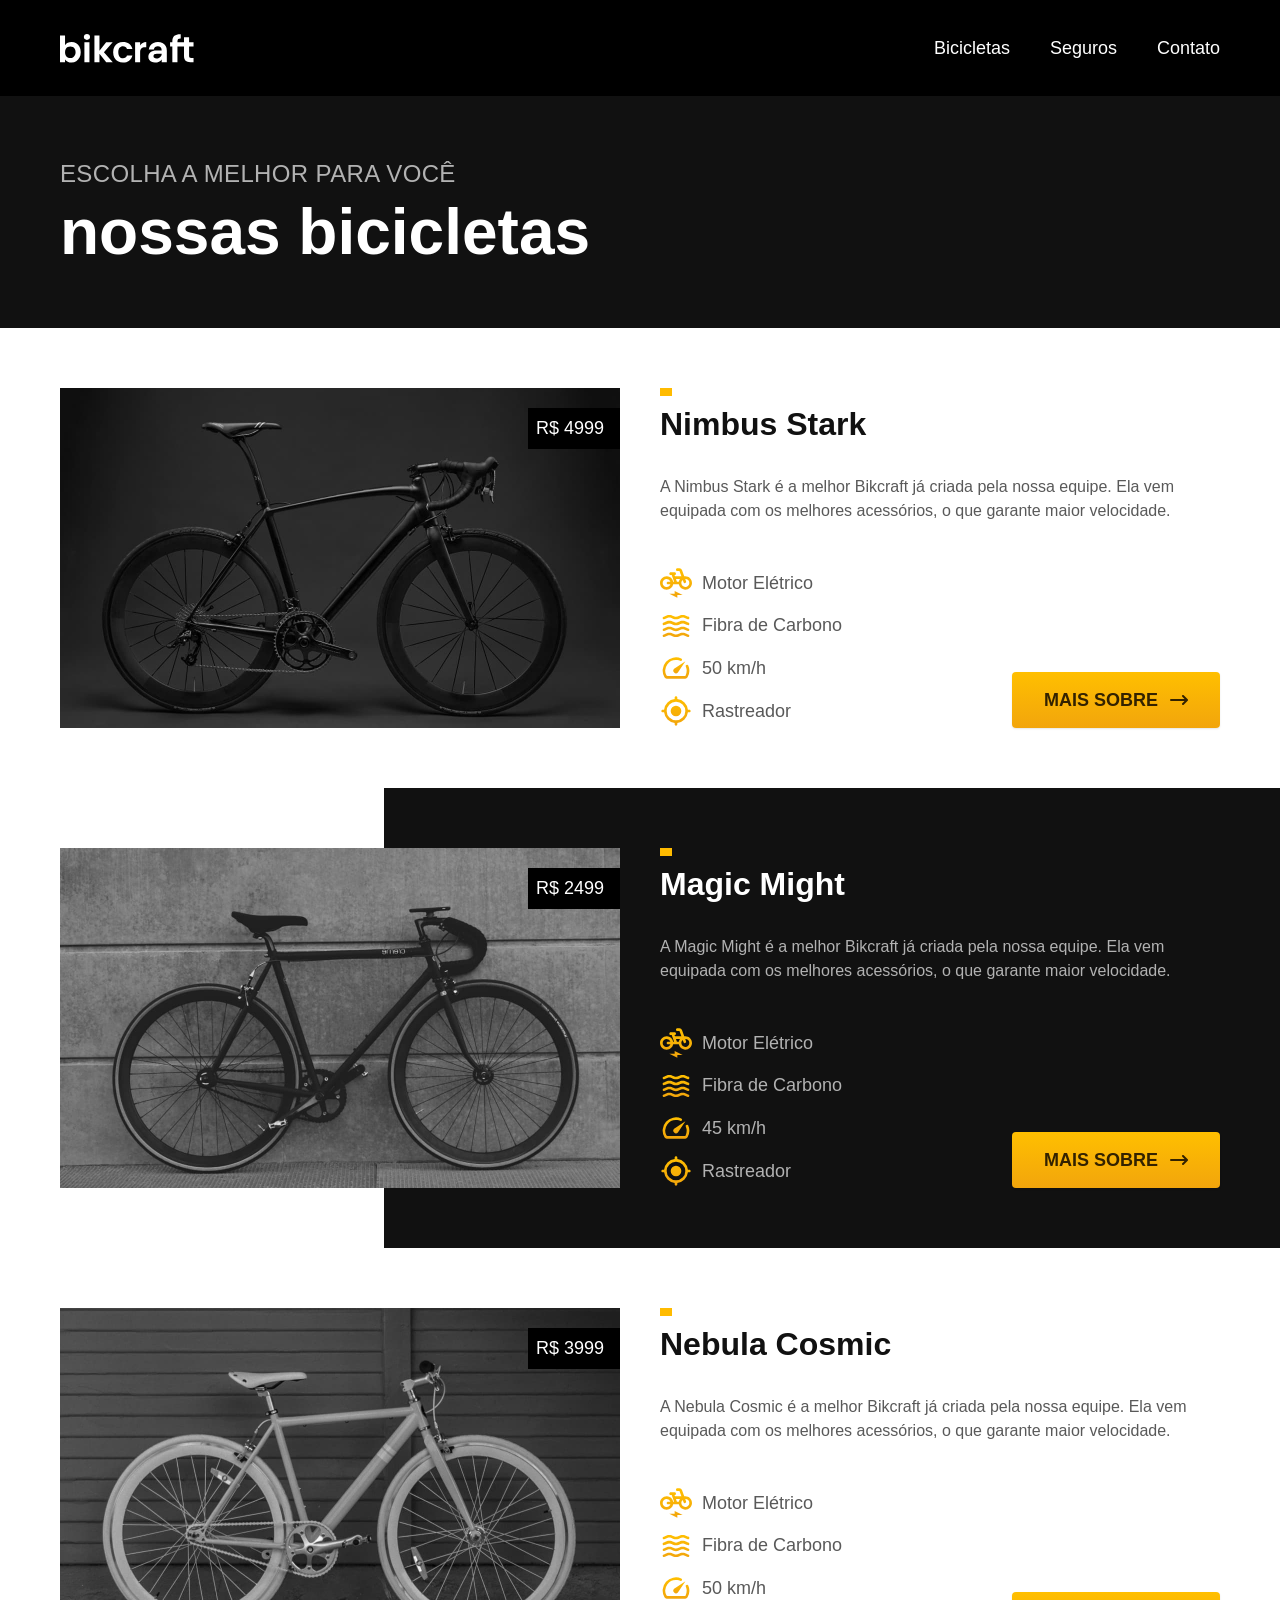
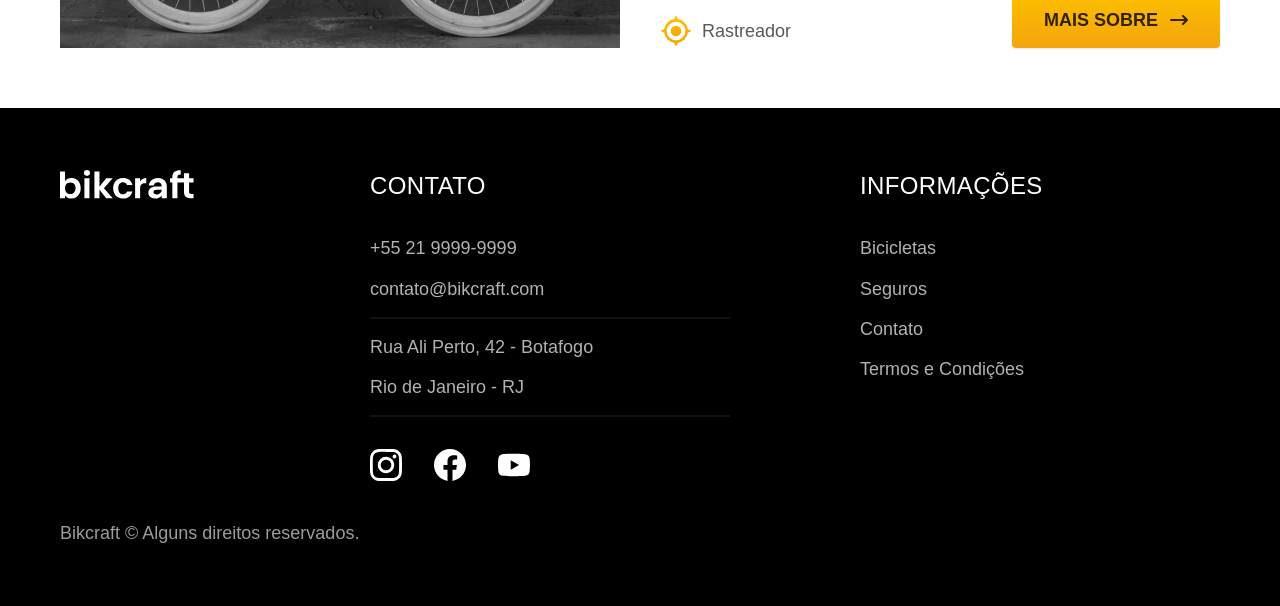
==== pages/bicicletas.html @ d9e73f6b "page bicicletas concluida" ====
<!doctype html>
<html lang="pt-br">
  <head>
    <meta charset="UTF-8" />
    <meta name="viewport" content="width=device-width, initial-scale=1.0" />
    <meta name="description" content="Termos e Condições" />
    <link
      rel="icon"
      href="data:image/svg+xml,<svg xmlns=%22http://www.w3.org/2000/svg%22 viewBox=%220 0 100 100%22><text y=%22.9em%22 font-size=%2290%22>🚲</text></svg>"
    />
    <link rel="preconnect" href="https://fonts.googleapis.com" />
    <link rel="preconnect" href="https://fonts.gstatic.com" crossorigin />
    <link rel="stylesheet" href="/assets/css/style.css" />
    <title>Termos e Condições | Bikcraft</title>
  </head>
  <body>
    <header class="header-bg">
      <div class="header-container container">
        <a href="../index.html"
          ><img src="/assets/img/bikcraft.svg" alt="logo"
        /></a>
        <nav aria-label="primaria" class="header-menu">
          <ul class="texto-menu cor-0">
            <li><a href="/pages/bicicletas.html">Bicicletas</a></li>
            <li><a href="/">Seguros</a></li>
            <li><a href="/">Contato</a></li>
          </ul>
        </nav>
      </div>
    </header>
    <div class="titulo-bg">
      <div class="titulo container">
        <p class="texto-p-b cor-5">Escolha a melhor para você</p>
        <h1 class="titulo-h1 cor-0">nossas bicicletas</h1>
      </div>
    </div>
    <main>
      <div class="bicicletas container">
        <div class="bicicletas-imagem">
          <img
            src="/assets/img/bicicletas/nimbus.jpg"
            alt="bicicleta magic home"
          />
          <span class="span-m cor-0">R$ 4999</span>
        </div>

        <div class="bicicletas-conteudo">
          <h2 class="titulo-h3">Nimbus Stark</h2>
          <p class="font-2-s cor-8">
            A Nimbus Stark é a melhor Bikcraft já criada pela nossa equipe. Ela
            vem equipada com os melhores acessórios, o que garante maior
            velocidade.
          </p>
          <ul class="texto-menu cor-8">
            <li>
              <img src="/assets/img/icones/eletrica.svg" alt="" />
              Motor Elétrico
            </li>
            <li>
              <img src="/assets/img/icones//carbono.svg" alt="" />
              Fibra de Carbono
            </li>
            <li>
              <img src="/assets/img/icones/velocidade.svg" alt="" />
              50 km/h
            </li>
            <li>
              <img src="/assets/img/icones/rastreador.svg" alt="" />
              Rastreador
            </li>
          </ul>
          <a class="botao seta" href="">Mais Sobre</a>
        </div>
      </div>
      <div class="bicicletas-bg">
        <div class="bicicletas container">
          <div class="bicicletas-imagem">
            <img
              src="/assets/img/bicicletas/magic.jpg"
              alt="bicicleta Magic Might"
            />
            <span class="span-m cor-0">R$ 2499</span>
          </div>

          <div class="bicicletas-conteudo">
            <h2 class="titulo-h3">Magic Might</h2>
            <p class="font-2-s cor-5">
              A Magic Might é a melhor Bikcraft já criada pela nossa equipe. Ela
              vem equipada com os melhores acessórios, o que garante maior
              velocidade.
            </p>
            <ul class="texto-menu cor-5">
              <li>
                <img src="/assets/img/icones/eletrica.svg" alt="" />
                Motor Elétrico
              </li>
              <li>
                <img src="/assets/img/icones//carbono.svg" alt="" />
                Fibra de Carbono
              </li>
              <li>
                <img src="/assets/img/icones/velocidade.svg" alt="" />
                45 km/h
              </li>
              <li>
                <img src="/assets/img/icones/rastreador.svg" alt="" />
                Rastreador
              </li>
            </ul>
            <a class="botao seta" href="">Mais Sobre</a>
          </div>
        </div>
      </div>

      <div class="bicicletas container">
        <div class="bicicletas-imagem">
          <img
            src="/assets/img/bicicletas/nebula.jpg"
            alt="bicicleta magic home"
          />
          <span class="span-m cor-0">R$ 3999</span>
        </div>

        <div class="bicicletas-conteudo">
          <h2 class="titulo-h3">Nebula Cosmic</h2>
          <p class="font-2-s cor-8">
            A Nebula Cosmic é a melhor Bikcraft já criada pela nossa equipe. Ela
            vem equipada com os melhores acessórios, o que garante maior
            velocidade.
          </p>
          <ul class="texto-menu cor-8">
            <li>
              <img src="/assets/img/icones/eletrica.svg" alt="" />
              Motor Elétrico
            </li>
            <li>
              <img src="/assets/img/icones//carbono.svg" alt="" />
              Fibra de Carbono
            </li>
            <li>
              <img src="/assets/img/icones/velocidade.svg" alt="" />
              50 km/h
            </li>
            <li>
              <img src="/assets/img/icones/rastreador.svg" alt="" />
              Rastreador
            </li>
          </ul>
          <a class="botao seta" href="">Mais Sobre</a>
        </div>
      </div>
    </main>
    <footer class="footer-bg">
      <div class="footer container">
        <img src="/assets/img/bikcraft.svg" alt="logo" />
        <div class="footer-contato">
          <h3 class="texto-p-b cor-0">Contato</h3>
          <ul class="span-m cor-5">
            <li><a href="/index.html">+55 21 9999-9999</a></li>
            <li><a href="/index.html">contato@bikcraft.com</a></li>
            <li>Rua Ali Perto, 42 - Botafogo</li>
            <li>Rio de Janeiro - RJ</li>
          </ul>
          <div class="footer-redes">
            <a href="./">
              <img src="/assets/img/redes/instagram.svg" alt="Instagram" />
            </a>
            <a href="./">
              <img src="/assets/img/redes/facebook.svg" alt="Facebook" />
            </a>
            <a href="./">
              <img src="/assets/img/redes/youtube.svg" alt="Youtube" />
            </a>
          </div>
        </div>
        <div class="footer-informacoes">
          <h3 class="texto-p-b cor-0">Informações</h3>
          <ul class="span-m cor-5">
            <li>Bicicletas</li>
            <li>Seguros</li>
            <li>Contato</li>
            <li><a href="/pages/termos.html">Termos e Condições</a></li>
          </ul>
        </div>
        <p class="footer-copy span-m cor-6">
          Bikcraft © Alguns direitos reservados.
        </p>
      </div>
    </footer>
  </body>
</html>
---- assets/css/style.css ----
@import "/assets/css/global/global.css";
@import "/assets/css/utilidades/tipografia.css";
@import "/assets/css/utilidades/cores.css";

@import "/assets/css/global/header.css";
@import "/assets/css/global/footer.css";

/* Utilidades */
@import "/assets/css/utilidades/componentes.css";

/* Home */
@import "/assets/css/home/introducao.css";
@import "/assets/css/home/tecnologia.css";
@import "/assets/css/home/parceiros.css";
@import "/assets/css/home/depoimentos.css";

/* termos */
@import "/assets/css/termos/termos.css";

/* bicicletas */
@import "/assets/css/bicicletas/bicicletas-lista.css";
@import "/assets/css/bicicletas/bicicletas.css";

/* Seguros */
@import "/assets/css/seguros/seguros.css";

* {
  margin: 0;
  padding: 0;
  list-style-type: none;
  font-family: "poppins", sans-serif;
  text-decoration: none;
}
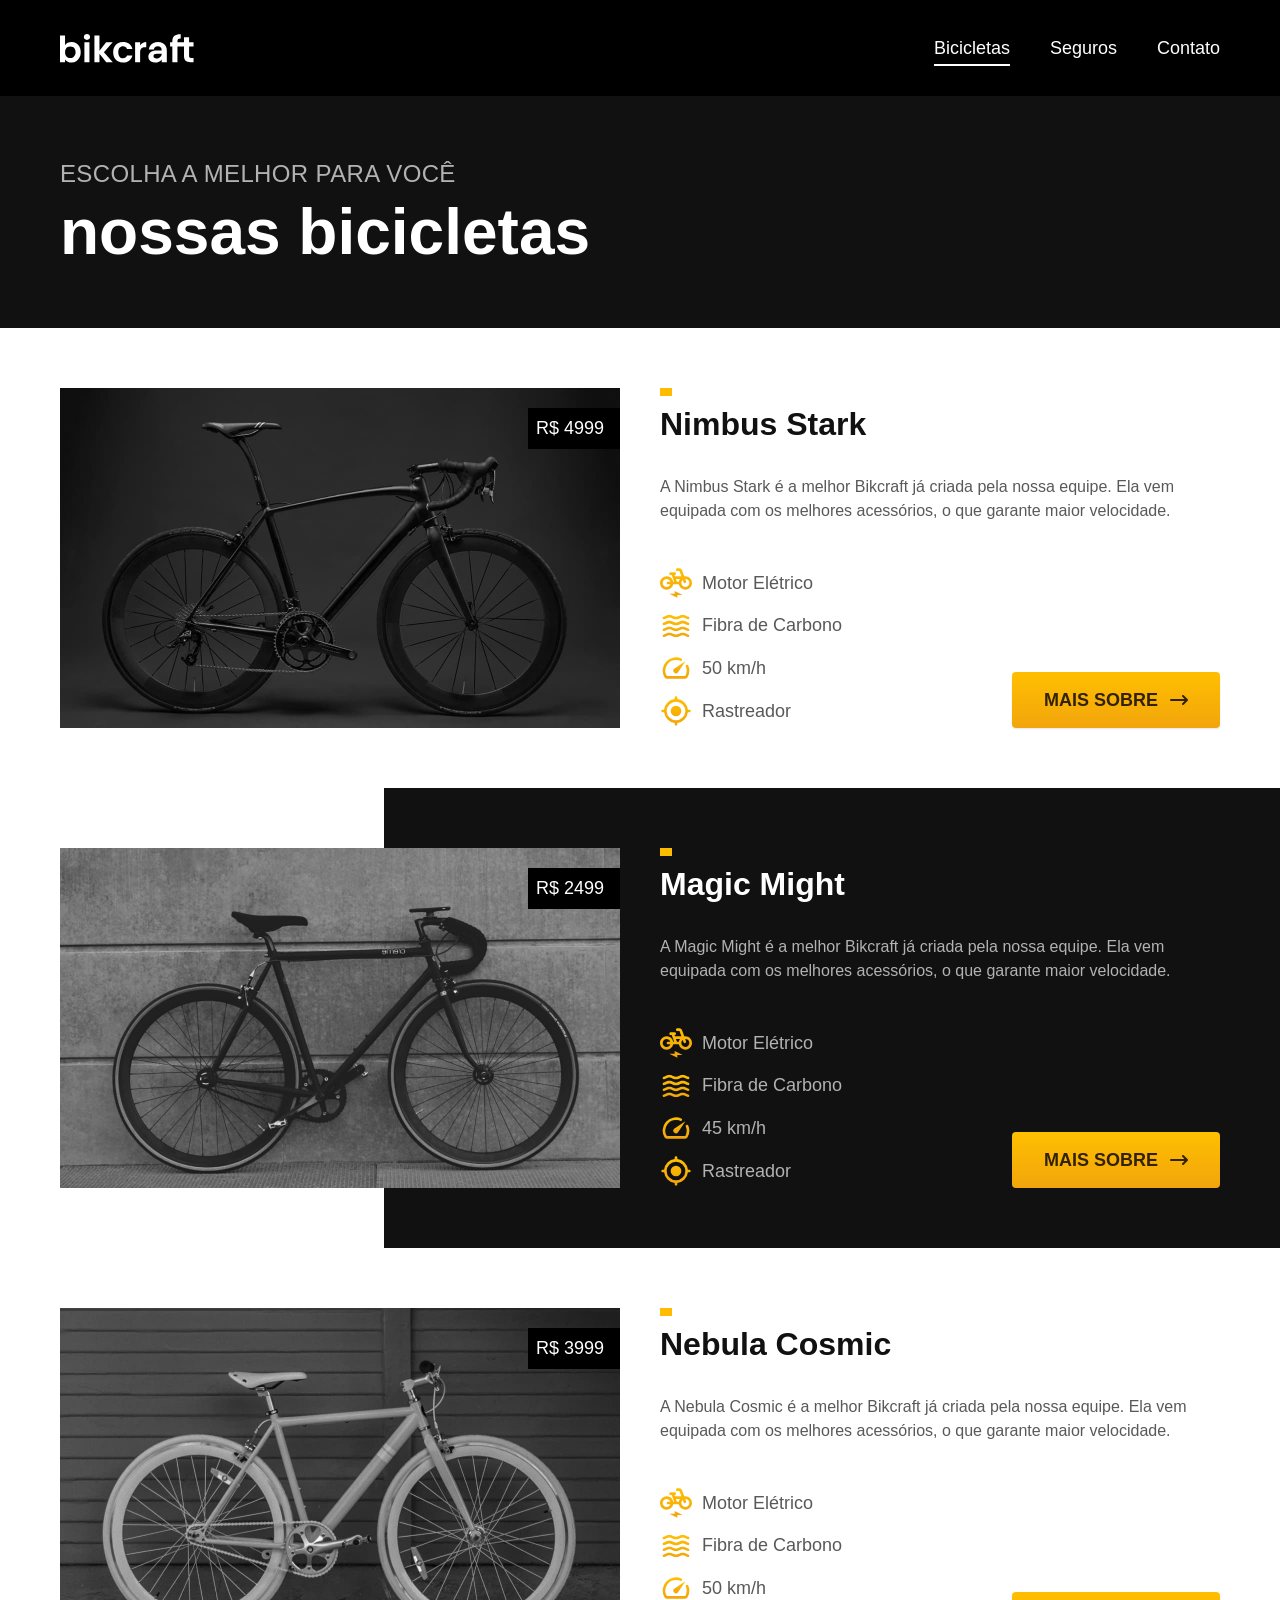
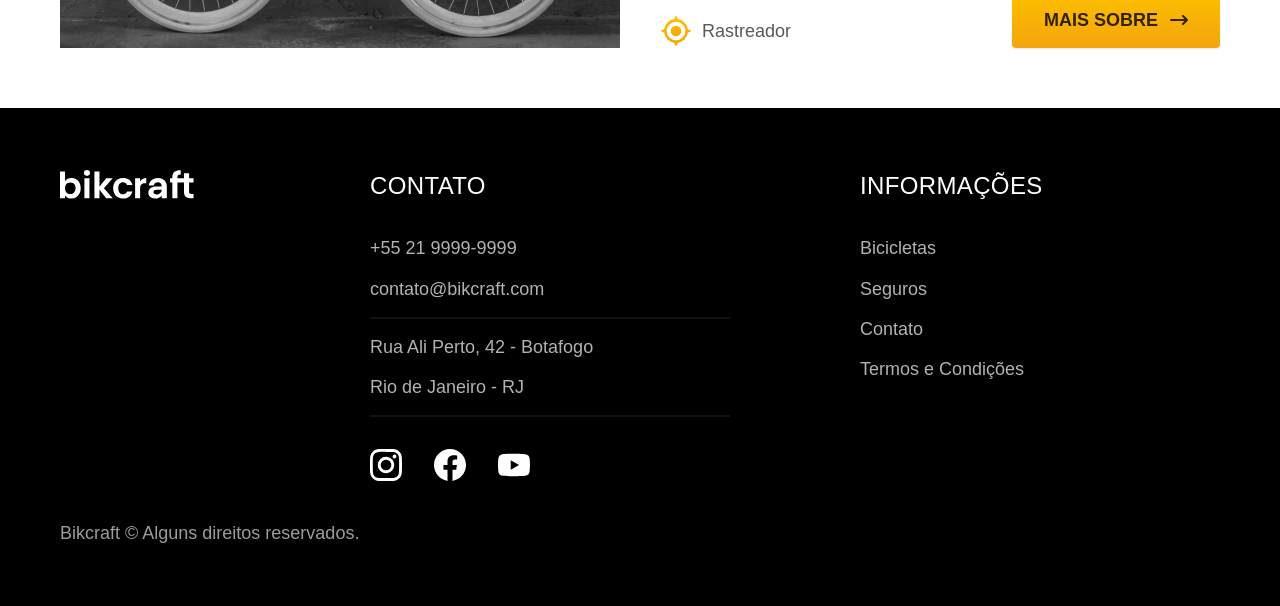
==== commit 7fba4395: "implementando js no formulario orçamento" ====
--- a/pages/bicicletas.html
+++ b/pages/bicicletas.html
@@ -22,24 +22,26 @@
         <nav aria-label="primaria" class="header-menu">
           <ul class="texto-menu cor-0">
             <li><a href="/pages/bicicletas.html">Bicicletas</a></li>
-            <li><a href="/">Seguros</a></li>
-            <li><a href="/">Contato</a></li>
+            <li><a href="/pages/seguro.html">Seguros</a></li>
+            <li><a href="/pages/contato.html">Contato</a></li>
           </ul>
         </nav>
       </div>
     </header>
-    <div class="titulo-bg">
-      <div class="titulo container">
-        <p class="texto-p-b cor-5">Escolha a melhor para você</p>
-        <h1 class="titulo-h1 cor-0">nossas bicicletas</h1>
+
+    <main>
+      <div class="titulo-bg">
+        <div class="titulo container">
+          <p class="texto-p-b cor-5">Escolha a melhor para você</p>
+          <h1 class="titulo-h1 cor-0">nossas bicicletas</h1>
+        </div>
       </div>
-    </div>
-    <main>
+
       <div class="bicicletas container">
         <div class="bicicletas-imagem">
           <img
             src="/assets/img/bicicletas/nimbus.jpg"
-            alt="bicicleta magic home"
+            alt="bicicleta nimbus stark"
           />
           <span class="span-m cor-0">R$ 4999</span>
         </div>
@@ -69,7 +71,7 @@
               Rastreador
             </li>
           </ul>
-          <a class="botao seta" href="">Mais Sobre</a>
+          <a class="botao seta" href="/pages/nimbus.html">Mais Sobre</a>
         </div>
       </div>
       <div class="bicicletas-bg">
@@ -107,7 +109,7 @@
                 Rastreador
               </li>
             </ul>
-            <a class="botao seta" href="">Mais Sobre</a>
+            <a class="botao seta" href="/pages/magic.html">Mais Sobre</a>
           </div>
         </div>
       </div>
@@ -146,7 +148,7 @@
               Rastreador
             </li>
           </ul>
-          <a class="botao seta" href="">Mais Sobre</a>
+          <a class="botao seta" href="/pages/nebula.html">Mais Sobre</a>
         </div>
       </div>
     </main>
@@ -176,9 +178,9 @@
         <div class="footer-informacoes">
           <h3 class="texto-p-b cor-0">Informações</h3>
           <ul class="span-m cor-5">
-            <li>Bicicletas</li>
-            <li>Seguros</li>
-            <li>Contato</li>
+            <li><a href="/pages/bicicletas.html">Bicicletas</a></li>
+            <li><a href="/pages/seguro.html">Seguros</a></li>
+            <li><a href="/pages/contato.html">Contato</a></li>
             <li><a href="/pages/termos.html">Termos e Condições</a></li>
           </ul>
         </div>
@@ -187,5 +189,6 @@
         </p>
       </div>
     </footer>
+    <script src="/assets/js/script.js"></script>
   </body>
 </html>
--- a/assets/css/style.css
+++ b/assets/css/style.css
@@ -7,6 +7,7 @@
 
 /* Utilidades */
 @import "/assets/css/utilidades/componentes.css";
+@import "/assets/css/utilidades/formulario.css";
 
 /* Home */
 @import "/assets/css/home/introducao.css";
@@ -20,9 +21,20 @@
 /* bicicletas */
 @import "/assets/css/bicicletas/bicicletas-lista.css";
 @import "/assets/css/bicicletas/bicicletas.css";
+@import "/assets/css/bicicletas/individuais.css";
+@import "/assets/css/bicicletas/seguro.css";
 
 /* Seguros */
 @import "/assets/css/seguros/seguros.css";
+@import "/assets/css/seguros/vantagens.css";
+@import "/assets/css/seguros/perguntas.css";
+
+/* contato */
+@import "/assets/css/contato/contato.css";
+@import "/assets/css/contato/lojas.css";
+
+/* contato */
+@import "/assets/css/orcamentos/orcamentos.css";
 
 * {
   margin: 0;
